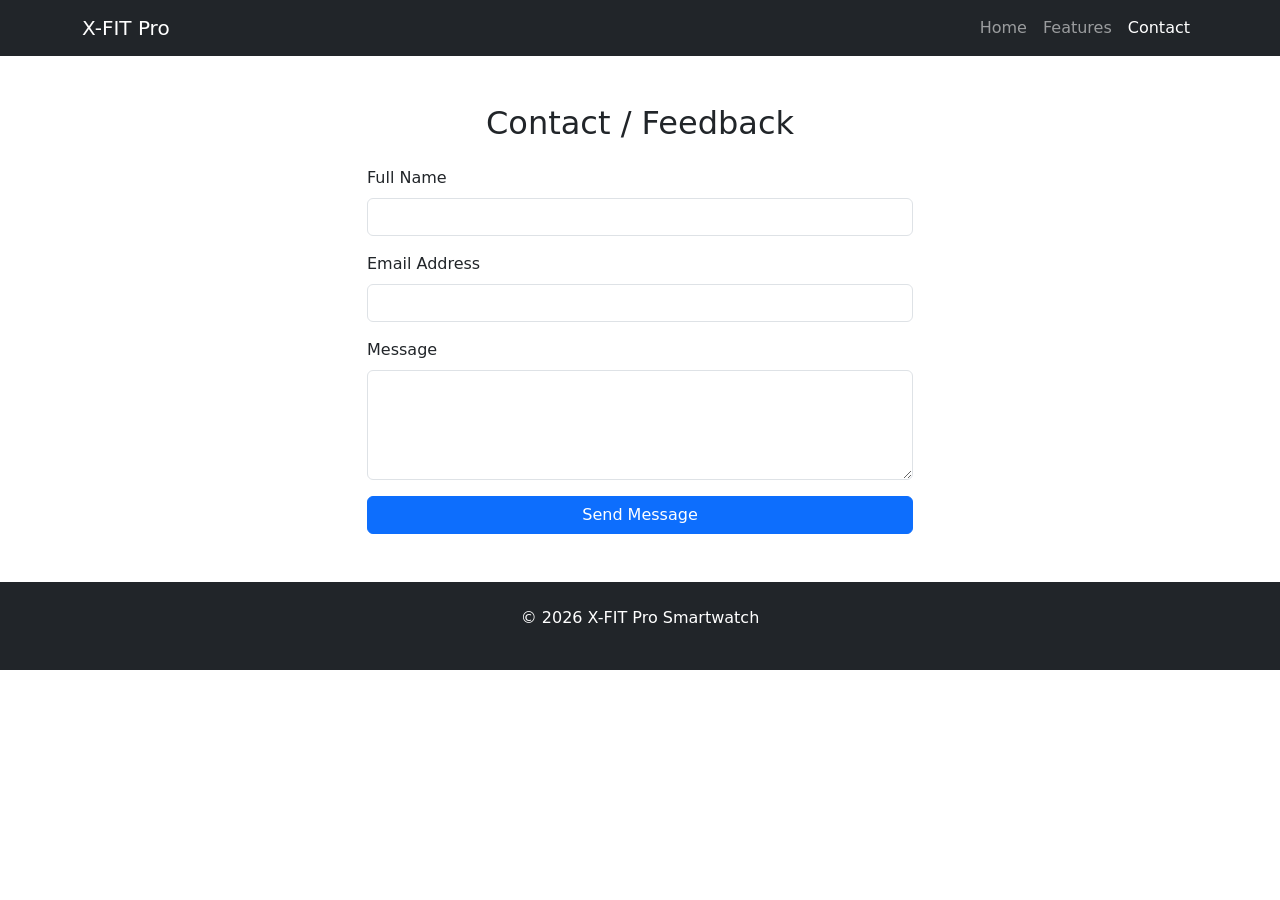
==== contact.html @ 548c5632 "Add files via upload" ====
<!DOCTYPE html>
<html>
<head>
    <title>Contact - X-FIT Pro</title>
    <meta name="viewport" content="width=device-width, initial-scale=1">

    <link href="https://cdn.jsdelivr.net/npm/bootstrap@5.3.2/dist/css/bootstrap.min.css" rel="stylesheet">
    <link rel="stylesheet" href="styles.css">
</head>
<body>

<nav class="navbar navbar-expand-lg navbar-dark bg-dark">
    <div class="container">
        <a class="navbar-brand" href="index.html">X-FIT Pro</a>

        <button class="navbar-toggler" type="button" data-bs-toggle="collapse" data-bs-target="#navbarNav">
            <span class="navbar-toggler-icon"></span>
        </button>

        <div class="collapse navbar-collapse" id="navbarNav">
            <div class="navbar-nav ms-auto">
                <a class="nav-link" href="index.html">Home</a>
                <a class="nav-link" href="features.html">Features</a>
                <a class="nav-link active" href="contact.html">Contact</a>
            </div>
        </div>
    </div>
</nav>

<section class="py-5">
    <div class="container">
        <h2 class="text-center mb-4">Contact / Feedback</h2>

        <div class="row justify-content-center">
            <div class="col-md-6">
                <form action="https://formspree.io/f/meelyjoy" method="POST">
                    
                    <div class="mb-3">
                        <label class="form-label">Full Name</label>
                        <input type="text" name="name" class="form-control" required>
                    </div>

                    <div class="mb-3">
                        <label class="form-label">Email Address</label>
                        <input type="email" name="email" class="form-control" required>
                    </div>

                    <div class="mb-3">
                        <label class="form-label">Message</label>
                        <textarea name="message" class="form-control" rows="4" required></textarea>
                    </div>

                    <button type="submit" class="btn btn-primary w-100">
                        Send Message
                    </button>

                </form>
            </div>
        </div>
    </div>
</section>

<footer class="bg-dark text-white text-center p-4">
    <p>© 2026 X-FIT Pro Smartwatch</p>
</footer>

<script src="https://cdn.jsdelivr.net/npm/bootstrap@5.3.2/dist/js/bootstrap.bundle.min.js"></script>

<script src="https://cdn.jsdelivr.net/npm/bootstrap@5.3.2/dist/js/bootstrap.bundle.min.js"></script>

<script>
    const faders = document.querySelectorAll('.fade-in');

    const appearOptions = {
        threshold: 0.3
    };

    const appearOnScroll = new IntersectionObserver(function(
        entries,
        appearOnScroll
    ) {
        entries.forEach(entry => {
            if (!entry.isIntersecting) {
                return;
            } else {
                entry.target.classList.add('show');
                appearOnScroll.unobserve(entry.target);
            }
        });
    }, appearOptions);

    faders.forEach(fader => {
        appearOnScroll.observe(fader);
    });
</script>

<script src="https://cdn.jsdelivr.net/npm/bootstrap@5.3.2/dist/js/bootstrap.bundle.min.js"></script>

<script>
    const faders = document.querySelectorAll('.fade-in');

    const appearOptions = {
        threshold: 0.3
    };

    const appearOnScroll = new IntersectionObserver(function(
        entries,
        appearOnScroll
    ) {
        entries.forEach(entry => {
            if (!entry.isIntersecting) {
                return;
            } else {
                entry.target.classList.add('show');
                appearOnScroll.unobserve(entry.target);
            }
        });
    }, appearOptions);

    faders.forEach(fader => {
        appearOnScroll.observe(fader);
    });
</script>

</body>
</html>
---- styles.css ----
.hero {
    min-height: 90vh;
    background-color: #111;
    padding: 60px 0;
    display: flex;
    align-items: center;
}

.hero img {
    max-height: 400px;
}

.hero h1 {
    font-weight: 700;
}

.hero p {
    font-size: 1.1rem;
}

.hero img {
    max-height: 400px;
    border-radius: 25px;
    box-shadow: 0 20px 40px rgba(0, 0, 0, 0.5);
    animation: float 4s ease-in-out infinite;
    transition: transform 0.4s ease, filter 0.4s ease;
}

/* Floating animation */
@keyframes float {
    0% {
        transform: translateY(0px);
    }
    50% {
        transform: translateY(-15px);
    }
    100% {
        transform: translateY(0px);
    }
}

/* Hover interaction */
.hero img:hover {
    transform: translateY(-15px) scale(1.08) rotate(-3deg);
    filter: drop-shadow(0 15px 30px rgba(0,0,0,0.6));
}

/* General Card Styling */
.card {
    border: none;
    border-radius: 20px;
    box-shadow: 0 15px 30px rgba(0, 0, 0, 0.08);
    transition: all 0.3s ease;
}

/* Hover effect */
.card:hover {
    transform: translateY(-10px);
    box-shadow: 0 25px 45px rgba(0, 0, 0, 0.15);
}

/* Feature card specific */
.feature-card {
    background: #ffffff;
}

/* Pricing card highlight */
.pricing-card {
    background: #111;
    color: white;
}

.pricing-card .text-muted {
    color: #ccc !important;
}
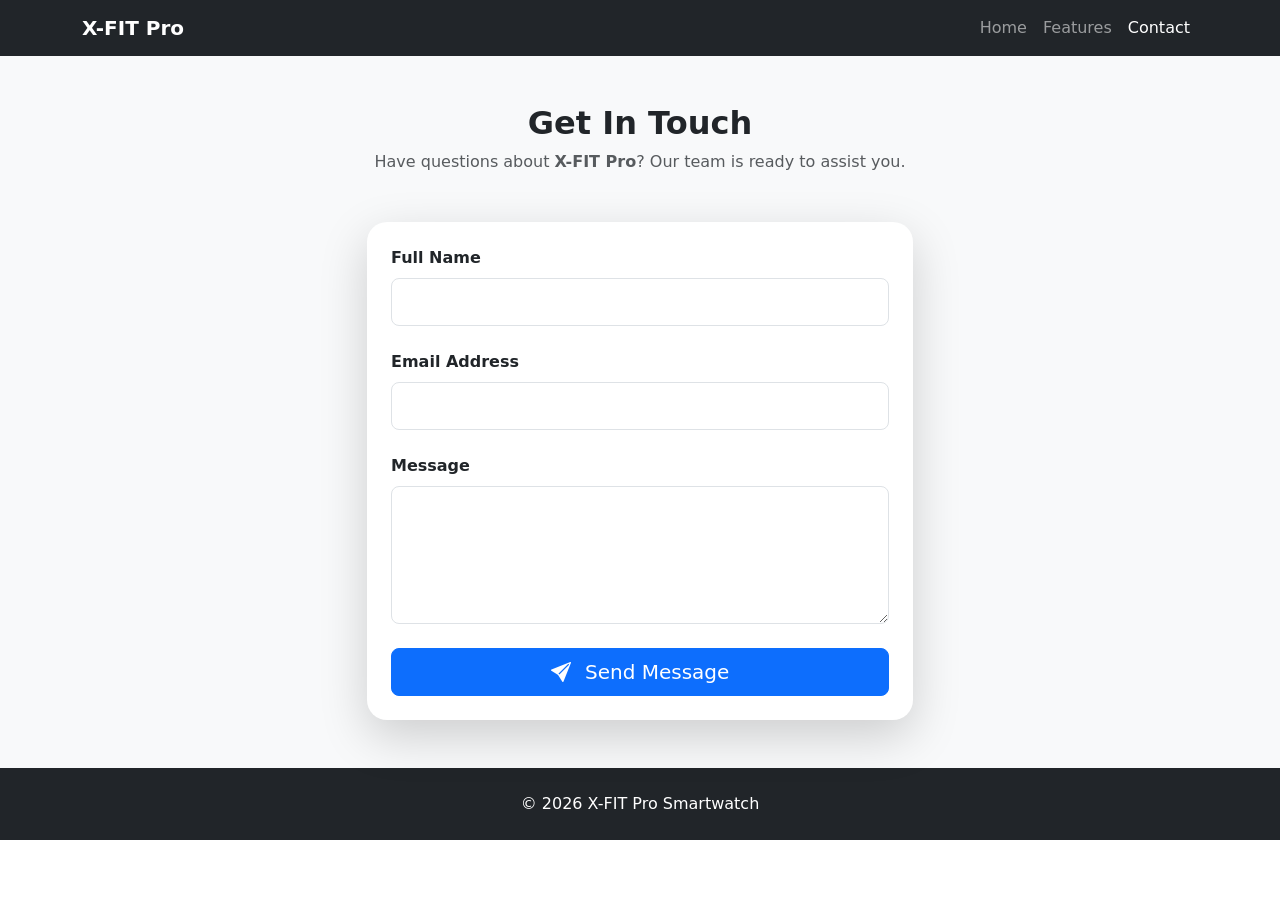
==== commit 45e0fc30: "Add files via upload" ====
--- a/contact.html
+++ b/contact.html
@@ -4,14 +4,21 @@
     <title>Contact - X-FIT Pro</title>
     <meta name="viewport" content="width=device-width, initial-scale=1">
 
+    <!-- Bootstrap CSS -->
     <link href="https://cdn.jsdelivr.net/npm/bootstrap@5.3.2/dist/css/bootstrap.min.css" rel="stylesheet">
+
+    <!-- Bootstrap Icons -->
+    <link rel="stylesheet" href="https://cdn.jsdelivr.net/npm/bootstrap-icons@1.11.1/font/bootstrap-icons.css">
+
     <link rel="stylesheet" href="styles.css">
 </head>
+
 <body>
 
+<!-- NAVBAR -->
 <nav class="navbar navbar-expand-lg navbar-dark bg-dark">
     <div class="container">
-        <a class="navbar-brand" href="index.html">X-FIT Pro</a>
+        <a class="navbar-brand fw-bold" href="index.html">X-FIT Pro</a>
 
         <button class="navbar-toggler" type="button" data-bs-toggle="collapse" data-bs-target="#navbarNav">
             <span class="navbar-toggler-icon"></span>
@@ -27,93 +34,69 @@
     </div>
 </nav>
 
-<section class="py-5">
+<!-- CONTACT SECTION -->
+<section class="py-5 bg-light fade-in">
     <div class="container">
-        <h2 class="text-center mb-4">Contact / Feedback</h2>
+        <div class="text-center mb-5">
+            <h2 class="fw-bold">Get In Touch</h2>
+            <p class="text-muted">
+                Have questions about <strong>X-FIT Pro</strong>?  
+                Our team is ready to assist you.
+            </p>
+        </div>
 
         <div class="row justify-content-center">
-            <div class="col-md-6">
-                <form action="https://formspree.io/f/meelyjoy" method="POST">
-                    
-                    <div class="mb-3">
-                        <label class="form-label">Full Name</label>
-                        <input type="text" name="name" class="form-control" required>
-                    </div>
+            <div class="col-lg-6 col-md-8">
 
-                    <div class="mb-3">
-                        <label class="form-label">Email Address</label>
-                        <input type="email" name="email" class="form-control" required>
-                    </div>
+                <div class="card shadow-lg border-0 p-4 contact-card">
+                    <form action="https://formspree.io/f/meelyjoy" method="POST">
 
-                    <div class="mb-3">
-                        <label class="form-label">Message</label>
-                        <textarea name="message" class="form-control" rows="4" required></textarea>
-                    </div>
+                        <div class="mb-4">
+                            <label class="form-label fw-semibold">Full Name</label>
+                            <input type="text" name="name" class="form-control form-control-lg" required>
+                        </div>
 
-                    <button type="submit" class="btn btn-primary w-100">
-                        Send Message
-                    </button>
+                        <div class="mb-4">
+                            <label class="form-label fw-semibold">Email Address</label>
+                            <input type="email" name="email" class="form-control form-control-lg" required>
+                        </div>
 
-                </form>
+                        <div class="mb-4">
+                            <label class="form-label fw-semibold">Message</label>
+                            <textarea name="message" class="form-control form-control-lg" rows="4" required></textarea>
+                        </div>
+
+                        <button type="submit" class="btn btn-primary btn-lg w-100">
+                            <i class="bi bi-send-fill me-2"></i>
+                            Send Message
+                        </button>
+
+                    </form>
+                </div>
+
             </div>
         </div>
     </div>
 </section>
 
+<!-- FOOTER -->
 <footer class="bg-dark text-white text-center p-4">
-    <p>© 2026 X-FIT Pro Smartwatch</p>
+    <p class="mb-0">© 2026 X-FIT Pro Smartwatch</p>
 </footer>
 
+<!-- Bootstrap JS (ONLY ONCE!) -->
 <script src="https://cdn.jsdelivr.net/npm/bootstrap@5.3.2/dist/js/bootstrap.bundle.min.js"></script>
 
-<script src="https://cdn.jsdelivr.net/npm/bootstrap@5.3.2/dist/js/bootstrap.bundle.min.js"></script>
-
+<!-- Fade-in Script (ONLY ONCE!) -->
 <script>
     const faders = document.querySelectorAll('.fade-in');
+    const appearOptions = { threshold: 0.3 };
 
-    const appearOptions = {
-        threshold: 0.3
-    };
-
-    const appearOnScroll = new IntersectionObserver(function(
-        entries,
-        appearOnScroll
-    ) {
+    const appearOnScroll = new IntersectionObserver(function(entries, observer) {
         entries.forEach(entry => {
-            if (!entry.isIntersecting) {
-                return;
-            } else {
-                entry.target.classList.add('show');
-                appearOnScroll.unobserve(entry.target);
-            }
-        });
-    }, appearOptions);
-
-    faders.forEach(fader => {
-        appearOnScroll.observe(fader);
-    });
-</script>
-
-<script src="https://cdn.jsdelivr.net/npm/bootstrap@5.3.2/dist/js/bootstrap.bundle.min.js"></script>
-
-<script>
-    const faders = document.querySelectorAll('.fade-in');
-
-    const appearOptions = {
-        threshold: 0.3
-    };
-
-    const appearOnScroll = new IntersectionObserver(function(
-        entries,
-        appearOnScroll
-    ) {
-        entries.forEach(entry => {
-            if (!entry.isIntersecting) {
-                return;
-            } else {
-                entry.target.classList.add('show');
-                appearOnScroll.unobserve(entry.target);
-            }
+            if (!entry.isIntersecting) return;
+            entry.target.classList.add('show');
+            observer.unobserve(entry.target);
         });
     }, appearOptions);
 
--- a/styles.css
+++ b/styles.css
@@ -1,13 +1,18 @@
-.hero {
-    min-height: 90vh;
-    background-color: #111;
-    padding: 60px 0;
-    display: flex;
-    align-items: center;
+html {
+    scroll-behavior: smooth;
 }
 
-.hero img {
-    max-height: 400px;
+/* HERO */
+.hero {
+    background-color: #111;
+    padding: 100px 0;
+}
+
+@media (max-width: 768px) {
+    .hero {
+        padding: 70px 20px;
+        text-align: center;
+    }
 }
 
 .hero h1 {
@@ -18,53 +23,41 @@
     font-size: 1.1rem;
 }
 
-.hero img {
-    max-height: 400px;
-    border-radius: 25px;
+.hero-img {
+    width: 100%;
+    max-width: 340px;
+    border-radius: 30px;
     box-shadow: 0 20px 40px rgba(0, 0, 0, 0.5);
     animation: float 4s ease-in-out infinite;
-    transition: transform 0.4s ease, filter 0.4s ease;
+}
+
+/* Space on mobile */
+@media (max-width: 992px) {
+    .hero-img {
+        margin-top: 40px;
+    }
 }
 
 /* Floating animation */
 @keyframes float {
-    0% {
-        transform: translateY(0px);
-    }
-    50% {
-        transform: translateY(-15px);
-    }
-    100% {
-        transform: translateY(0px);
-    }
+    0% { transform: translateY(0px); }
+    50% { transform: translateY(-12px); }
+    100% { transform: translateY(0px); }
 }
 
-/* Hover interaction */
-.hero img:hover {
-    transform: translateY(-15px) scale(1.08) rotate(-3deg);
-    filter: drop-shadow(0 15px 30px rgba(0,0,0,0.6));
-}
-
-/* General Card Styling */
+/* CARDS */
 .card {
     border: none;
     border-radius: 20px;
     box-shadow: 0 15px 30px rgba(0, 0, 0, 0.08);
-    transition: all 0.3s ease;
+    transition: 0.3s ease;
 }
 
-/* Hover effect */
 .card:hover {
-    transform: translateY(-10px);
+    transform: translateY(-8px);
     box-shadow: 0 25px 45px rgba(0, 0, 0, 0.15);
 }
 
-/* Feature card specific */
-.feature-card {
-    background: #ffffff;
-}
-
-/* Pricing card highlight */
 .pricing-card {
     background: #111;
     color: white;
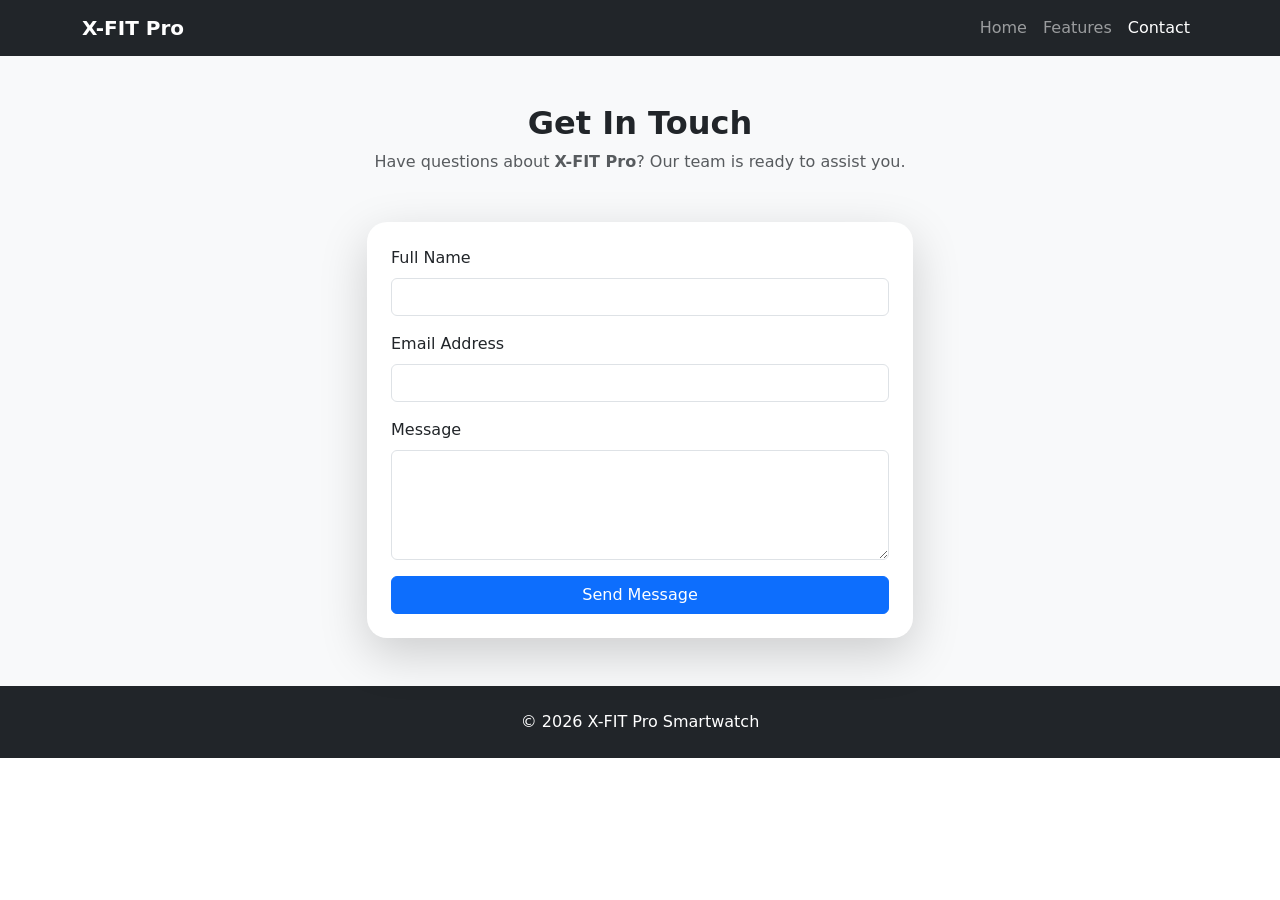
==== commit 4814e9f2: "Add files via upload" ====
--- a/contact.html
+++ b/contact.html
@@ -49,29 +49,28 @@
             <div class="col-lg-6 col-md-8">
 
                 <div class="card shadow-lg border-0 p-4 contact-card">
-                    <form action="https://formspree.io/f/meelyjoy" method="POST">
+                        <form id="contactForm" action="https://formspree.io/f/meelyjoy" method="POST">
+                                            
+                            <div class="mb-3">
+                                <label class="form-label">Full Name</label>
+                                <input type="text" name="name" class="form-control" required>
+                            </div>
 
-                        <div class="mb-4">
-                            <label class="form-label fw-semibold">Full Name</label>
-                            <input type="text" name="name" class="form-control form-control-lg" required>
-                        </div>
+                            <div class="mb-3">
+                                <label class="form-label">Email Address</label>
+                                <input type="email" name="email" class="form-control" required>
+                            </div>
 
-                        <div class="mb-4">
-                            <label class="form-label fw-semibold">Email Address</label>
-                            <input type="email" name="email" class="form-control form-control-lg" required>
-                        </div>
+                            <div class="mb-3">
+                                <label class="form-label">Message</label>
+                                <textarea name="message" class="form-control" rows="4" required></textarea>
+                            </div>
 
-                        <div class="mb-4">
-                            <label class="form-label fw-semibold">Message</label>
-                            <textarea name="message" class="form-control form-control-lg" rows="4" required></textarea>
-                        </div>
+                            <button type="submit" class="btn btn-primary w-100">
+                                Send Message
+                            </button>
 
-                        <button type="submit" class="btn btn-primary btn-lg w-100">
-                            <i class="bi bi-send-fill me-2"></i>
-                            Send Message
-                        </button>
-
-                    </form>
+                        </form>
                 </div>
 
             </div>
@@ -105,5 +104,30 @@
     });
 </script>
 
+<script>
+const form = document.getElementById("contactForm");
+
+form.addEventListener("submit", async function(e) {
+    e.preventDefault();
+
+    const data = new FormData(form);
+
+    const response = await fetch(form.action, {
+        method: form.method,
+        body: data,
+        headers: {
+            'Accept': 'application/json'
+        }
+    });
+
+    if (response.ok) {
+        alert("✅ Message sent successfully!");
+        form.reset(); // THIS CLEARS THE FORM
+    } else {
+        alert("❌ Oops! Something went wrong.");
+    }
+});
+</script>
+
 </body>
 </html>
